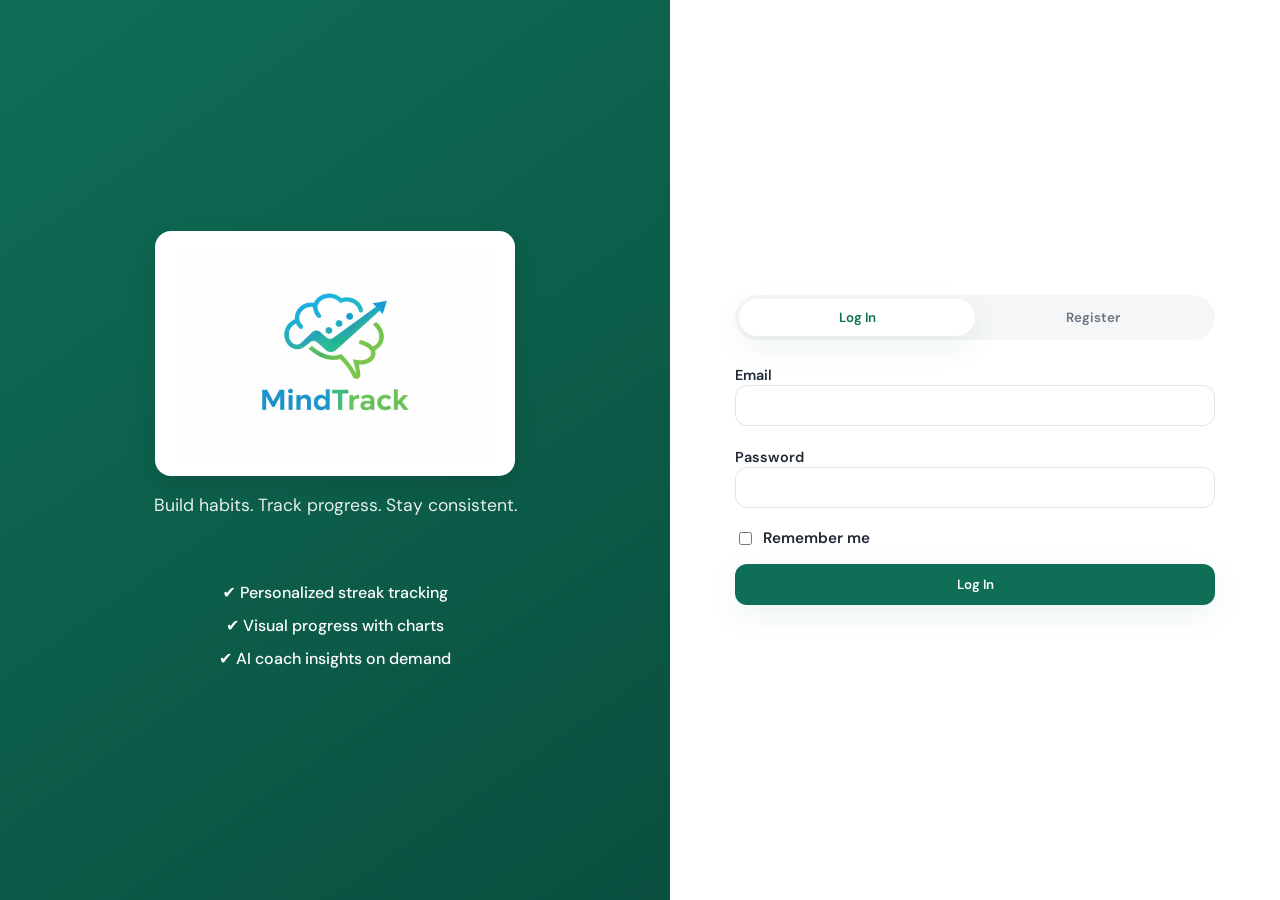
==== index.html @ e18d76dc "feat :rocket: new update in fastAPI implementation" ====
<!DOCTYPE html>
<html lang="en">
  <head>
    <meta charset="UTF-8" />
    <meta name="viewport" content="width=device-width, initial-scale=1.0" />
    <!--
      Deployment (e.g. GitHub Pages + API on Render/Fly):
      1) Set mindtrack-api-base to your public API base (https://your-api.onrender.com) — no /api suffix.
         Or set window.MINDTRACK_DEFAULT_API in the script below, or one-time ?api=https://... (then saved in localStorage).
      2) On the API server, set CORS_ORIGINS to this page's origin, e.g. CORS_ORIGINS=https://user.github.io
         (and FLASK_ENV=production or ENV=production in production). Rebuild/restart the API after.
    -->
    <meta name="mindtrack-base-path" content="" />
    <meta name="mindtrack-api-base" content="" />
    <!-- If you use Live Server (or another port) but python run.py listens on e.g. 5051, set the API port here or use window.MINDTRACK_DEV_API_PORT below (must match the port printed in the terminal). -->
    <meta name="mindtrack-dev-api-port" content="" />
    <link rel="icon" type="image/svg+xml" href="frontend/static/favicon.svg" />
    <title>MindTrack — Login</title>
    <script>
      window.MINDTRACK_DEFAULT_API = "";
      /* Leave empty when opening the UI from python run.py (same port as API). Only set MINDTRACK_DEFAULT_API to a full URL if the HTML is served from elsewhere (e.g. GitHub Pages); do not hardcode http://127.0.0.1:5050 unless the API really listens there. For a different local PORT use window.MINDTRACK_DEV_API_PORT or ?api= once. */
      // window.MINDTRACK_DEV_API_PORT = "5051";
    </script>
    <script>
      (function () {
        var meta = document.querySelector('meta[name="mindtrack-base-path"]');
        if (meta && meta.getAttribute("content") && String(meta.getAttribute("content")).trim() !== "") {
          window.MINDTRACK_BASE = String(meta.getAttribute("content")).trim().replace(/\/?$/, "/");
        } else {
          window.MINDTRACK_BASE = "/";
        }
      })();
    </script>
    <link rel="stylesheet" href="frontend/static/css/login.css" />
  </head>
  <body>
    <div class="auth-shell">
      <div class="brand-panel">
        <div>
          <div class="brand-logo-wrap">
            <img src="frontend/static/images/mindtrack-logo.png" alt="MindTrack" class="brand-logo" width="320" />
          </div>
          <p class="tagline">Build habits. Track progress. Stay consistent.</p>
        </div>
        <ul class="feature-list">
          <li>✔ Personalized streak tracking</li>
          <li>✔ Visual progress with charts</li>
          <li>✔ AI coach insights on demand</li>
        </ul>
      </div>
      <div class="form-panel">
        <div class="auth-card">
          <div class="tabs">
            <button type="button" class="tab-button active" id="tab-login">Log In</button>
            <button type="button" class="tab-button" id="tab-register">Register</button>
          </div>
          <div class="tab-panel active" id="panel-login">
            <form id="login-form" class="form-grid">
              <div>
                <label for="login-email">Email</label>
                <input type="email" id="login-email" autocomplete="email" />
                <div class="field-error" id="login-email-error"></div>
              </div>
              <div>
                <label for="login-password">Password</label>
                <input type="password" id="login-password" autocomplete="current-password" />
                <div class="field-error" id="login-password-error"></div>
              </div>
              <label class="checkbox-row">
                <input type="checkbox" id="remember-me" />
                Remember me
              </label>
              <button type="submit" class="btn-primary">Log In</button>
            </form>
          </div>
          <div class="tab-panel" id="panel-register">
            <form id="register-form" class="form-grid">
              <div>
                <label for="register-name">Full Name</label>
                <input type="text" id="register-name" autocomplete="name" />
                <div class="field-error" id="reg-name-error"></div>
              </div>
              <div>
                <label for="register-email">Email</label>
                <input type="email" id="register-email" autocomplete="email" />
                <div class="field-error" id="reg-email-error"></div>
              </div>
              <div>
                <label for="register-password">Password</label>
                <input type="password" id="register-password" autocomplete="new-password" />
                <div class="field-error" id="reg-pass-error"></div>
              </div>
              <div>
                <label for="register-confirm">Confirm Password</label>
                <input type="password" id="register-confirm" autocomplete="new-password" />
                <div class="field-error" id="reg-confirm-error"></div>
              </div>
              <button type="submit" class="btn-primary">Create Account</button>
            </form>
          </div>
        </div>
      </div>
    </div>
    <script src="frontend/static/js/api.js"></script>
    <script src="frontend/static/js/auth.js"></script>
  </body>
</html>
---- frontend/static/css/login.css ----
/* static/css/login.css */
@import url("global.css");

body {
  min-height: 100vh;
}

.auth-shell {
  display: grid;
  grid-template-columns: minmax(0, 1.1fr) minmax(0, 1fr);
  min-height: 100vh;
}

.brand-panel {
  background: linear-gradient(145deg, #0f6e56, #0a4f3f);
  color: #fff;
  padding: 3rem;
  display: flex;
  flex-direction: column;
  justify-content: center;
  gap: 1.5rem;
}

.brand-panel > div:first-of-type {
  display: flex;
  flex-direction: column;
  align-items: center;
  text-align: center;
}

.brand-logo-wrap {
  background: #ffffff;
  border-radius: 16px;
  padding: 1rem 1.25rem;
  display: block;
  box-shadow: 0 8px 24px rgba(0, 0, 0, 0.12);
}

.brand-logo {
  display: block;
  max-width: min(320px, 88vw);
  width: 100%;
  height: auto;
}

.brand-panel h1 {
  font-size: clamp(2.5rem, 4vw, 3.5rem);
  margin: 0;
}

.brand-panel p.tagline {
  font-size: 1.1rem;
  opacity: 0.9;
  max-width: 28rem;
}

.feature-list {
  list-style: none;
  padding: 0;
  margin: 1.5rem 0 0;
  display: grid;
  gap: 0.75rem;
  text-align: center;
  justify-items: center;
}

.feature-list li {
  display: flex;
  align-items: center;
  gap: 0.5rem;
  font-weight: 500;
}

.form-panel {
  padding: 2.5rem;
  display: flex;
  align-items: center;
  justify-content: center;
}

.auth-card {
  width: min(480px, 100%);
}

.tabs {
  display: flex;
  border-radius: 999px;
  background: var(--color-surface);
  padding: 0.25rem;
  margin-bottom: 1.5rem;
}

.tab-button {
  flex: 1;
  border: none;
  background: transparent;
  padding: 0.65rem 0.5rem;
  border-radius: 999px;
  cursor: pointer;
  font-weight: 600;
  color: var(--color-muted);
  transition: background var(--transition-med), color var(--transition-med),
    transform var(--transition-fast);
}

.tab-button.active {
  background: #fff;
  color: var(--color-primary);
  box-shadow: var(--shadow-soft);
}

.tab-panel {
  display: none;
}

.tab-panel.active {
  display: block;
  animation: fadein 0.25s ease;
}

@keyframes fadein {
  from {
    opacity: 0;
    transform: translateY(6px);
  }
  to {
    opacity: 1;
    transform: translateY(0);
  }
}

.form-grid {
  display: grid;
  gap: 1rem;
}

label {
  font-weight: 600;
  font-size: 0.9rem;
}

input[type="email"],
input[type="password"],
input[type="text"] {
  width: 100%;
  padding: 0.75rem 0.85rem;
  border-radius: var(--radius-md);
  border: 1px solid var(--color-border);
  transition: border-color var(--transition-fast), box-shadow var(--transition-fast);
}

input:focus {
  outline: none;
  border-color: var(--color-primary);
  box-shadow: 0 0 0 3px rgba(15, 110, 86, 0.15);
}

.checkbox-row {
  display: flex;
  align-items: center;
  gap: 0.5rem;
  font-size: 0.95rem;
}

@media (max-width: 900px) {
  .auth-shell {
    grid-template-columns: 1fr;
  }

  .brand-panel {
    padding: 2rem;
  }
}
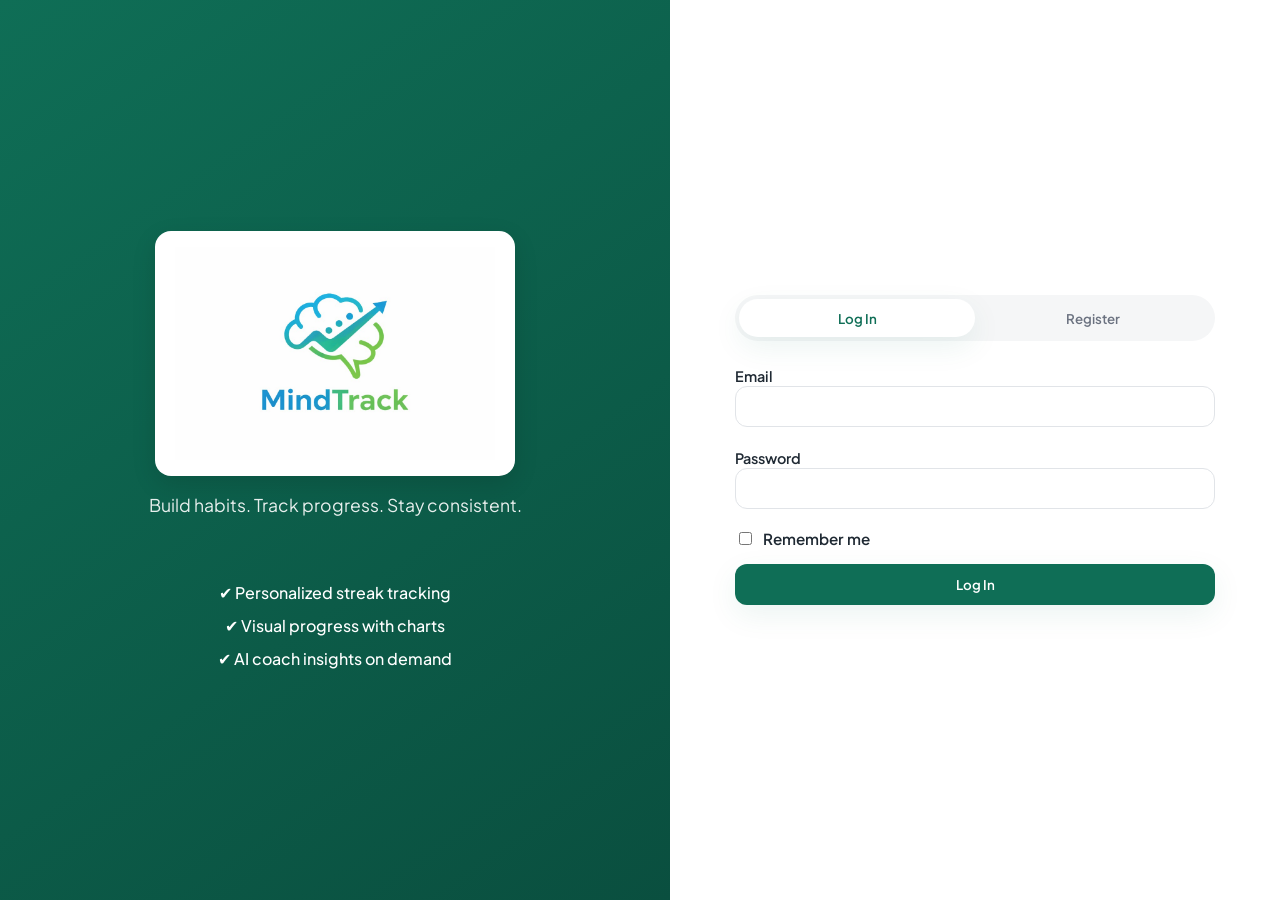
==== commit 7102553e: "feat :sparkles: update in the different funtions of the program" ====
--- a/index.html
+++ b/index.html
@@ -4,33 +4,52 @@
     <meta charset="UTF-8" />
     <meta name="viewport" content="width=device-width, initial-scale=1.0" />
     <!--
-      Deployment (e.g. GitHub Pages + API on Render/Fly):
-      1) Set mindtrack-api-base to your public API base (https://your-api.onrender.com) — no /api suffix.
-         Or set window.MINDTRACK_DEFAULT_API in the script below, or one-time ?api=https://... (then saved in localStorage).
-      2) On the API server, set CORS_ORIGINS to this page's origin, e.g. CORS_ORIGINS=https://user.github.io
-         (and FLASK_ENV=production or ENV=production in production). Rebuild/restart the API after.
+      Pages + hosted API: set Actions secret or variable MINDTRACK_API_BASE, or add mindtrack-api.json
+      (see mindtrack-api.json.example), or set mindtrack-api-base / MINDTRACK_DEFAULT_API below. API needs
+      CORS_ORIGINS=https://youruser.github.io and FLASK_ENV=production.
     -->
     <meta name="mindtrack-base-path" content="" />
     <meta name="mindtrack-api-base" content="" />
-    <!-- If you use Live Server (or another port) but python run.py listens on e.g. 5051, set the API port here or use window.MINDTRACK_DEV_API_PORT below (must match the port printed in the terminal). -->
     <meta name="mindtrack-dev-api-port" content="" />
-    <link rel="icon" type="image/svg+xml" href="frontend/static/favicon.svg" />
     <title>MindTrack — Login</title>
     <script>
       window.MINDTRACK_DEFAULT_API = "";
-      /* Leave empty when opening the UI from python run.py (same port as API). Only set MINDTRACK_DEFAULT_API to a full URL if the HTML is served from elsewhere (e.g. GitHub Pages); do not hardcode http://127.0.0.1:5050 unless the API really listens there. For a different local PORT use window.MINDTRACK_DEV_API_PORT or ?api= once. */
-      // window.MINDTRACK_DEV_API_PORT = "5051";
     </script>
     <script>
       (function () {
+        function mindtrackStaticAppRootFromPathname() {
+          var parts = location.pathname.split("/").filter(Boolean);
+          var last = parts.length ? parts[parts.length - 1] : "";
+          if (last === "login" || /\.html?$/i.test(last)) {
+            parts.pop();
+          }
+          if (!parts.length) {
+            return "/";
+          }
+          return "/" + parts.join("/") + "/";
+        }
         var meta = document.querySelector('meta[name="mindtrack-base-path"]');
-        if (meta && meta.getAttribute("content") && String(meta.getAttribute("content")).trim() !== "") {
+        var explicit = meta && meta.getAttribute("content") && String(meta.getAttribute("content")).trim() !== "";
+        if (explicit) {
           window.MINDTRACK_BASE = String(meta.getAttribute("content")).trim().replace(/\/?$/, "/");
         } else {
-          window.MINDTRACK_BASE = "/";
+          window.MINDTRACK_BASE = mindtrackStaticAppRootFromPathname();
+        }
+        var onGithubPages =
+          /\.github\.io$/.test(location.hostname || "") || location.hostname === "github.io";
+        if (explicit || onGithubPages) {
+          var baseEl = document.createElement("base");
+          baseEl.href = window.MINDTRACK_BASE;
+          var charsetMeta = document.head.querySelector("meta[charset]");
+          if (charsetMeta && charsetMeta.insertAdjacentElement) {
+            charsetMeta.insertAdjacentElement("afterend", baseEl);
+          } else {
+            document.head.insertBefore(baseEl, document.head.firstChild);
+          }
         }
       })();
     </script>
+    <link rel="icon" type="image/svg+xml" href="frontend/static/favicon.svg" />
     <link rel="stylesheet" href="frontend/static/css/login.css" />
   </head>
   <body>
@@ -101,7 +120,26 @@
         </div>
       </div>
     </div>
-    <script src="frontend/static/js/api.js"></script>
+<script>
+  (function () {
+    try {
+      var h = typeof location !== "undefined" ? location.hostname || "" : "";
+      if (!/\.github\.io$/.test(h) && h !== "github.io") return;
+      var loc = typeof location !== "undefined" ? location.href : "";
+      if (!loc) return;
+      var req = new XMLHttpRequest();
+      req.open("GET", new URL("mindtrack-api.json", loc).href, false);
+      req.send(null);
+      if (req.status < 200 || req.status >= 300 || !req.responseText) return;
+      var j = JSON.parse(req.responseText);
+      var b = j && typeof j.apiBase === "string" ? j.apiBase.trim() : "";
+      if (/^https?:\/\//i.test(b)) {
+        window.MINDTRACK_API_BASE = b.replace(/\/+$/, "");
+      }
+    } catch (e) {}
+  })();
+</script>
+<script src="frontend/static/js/api.js"></script>
     <script src="frontend/static/js/auth.js"></script>
   </body>
 </html>
